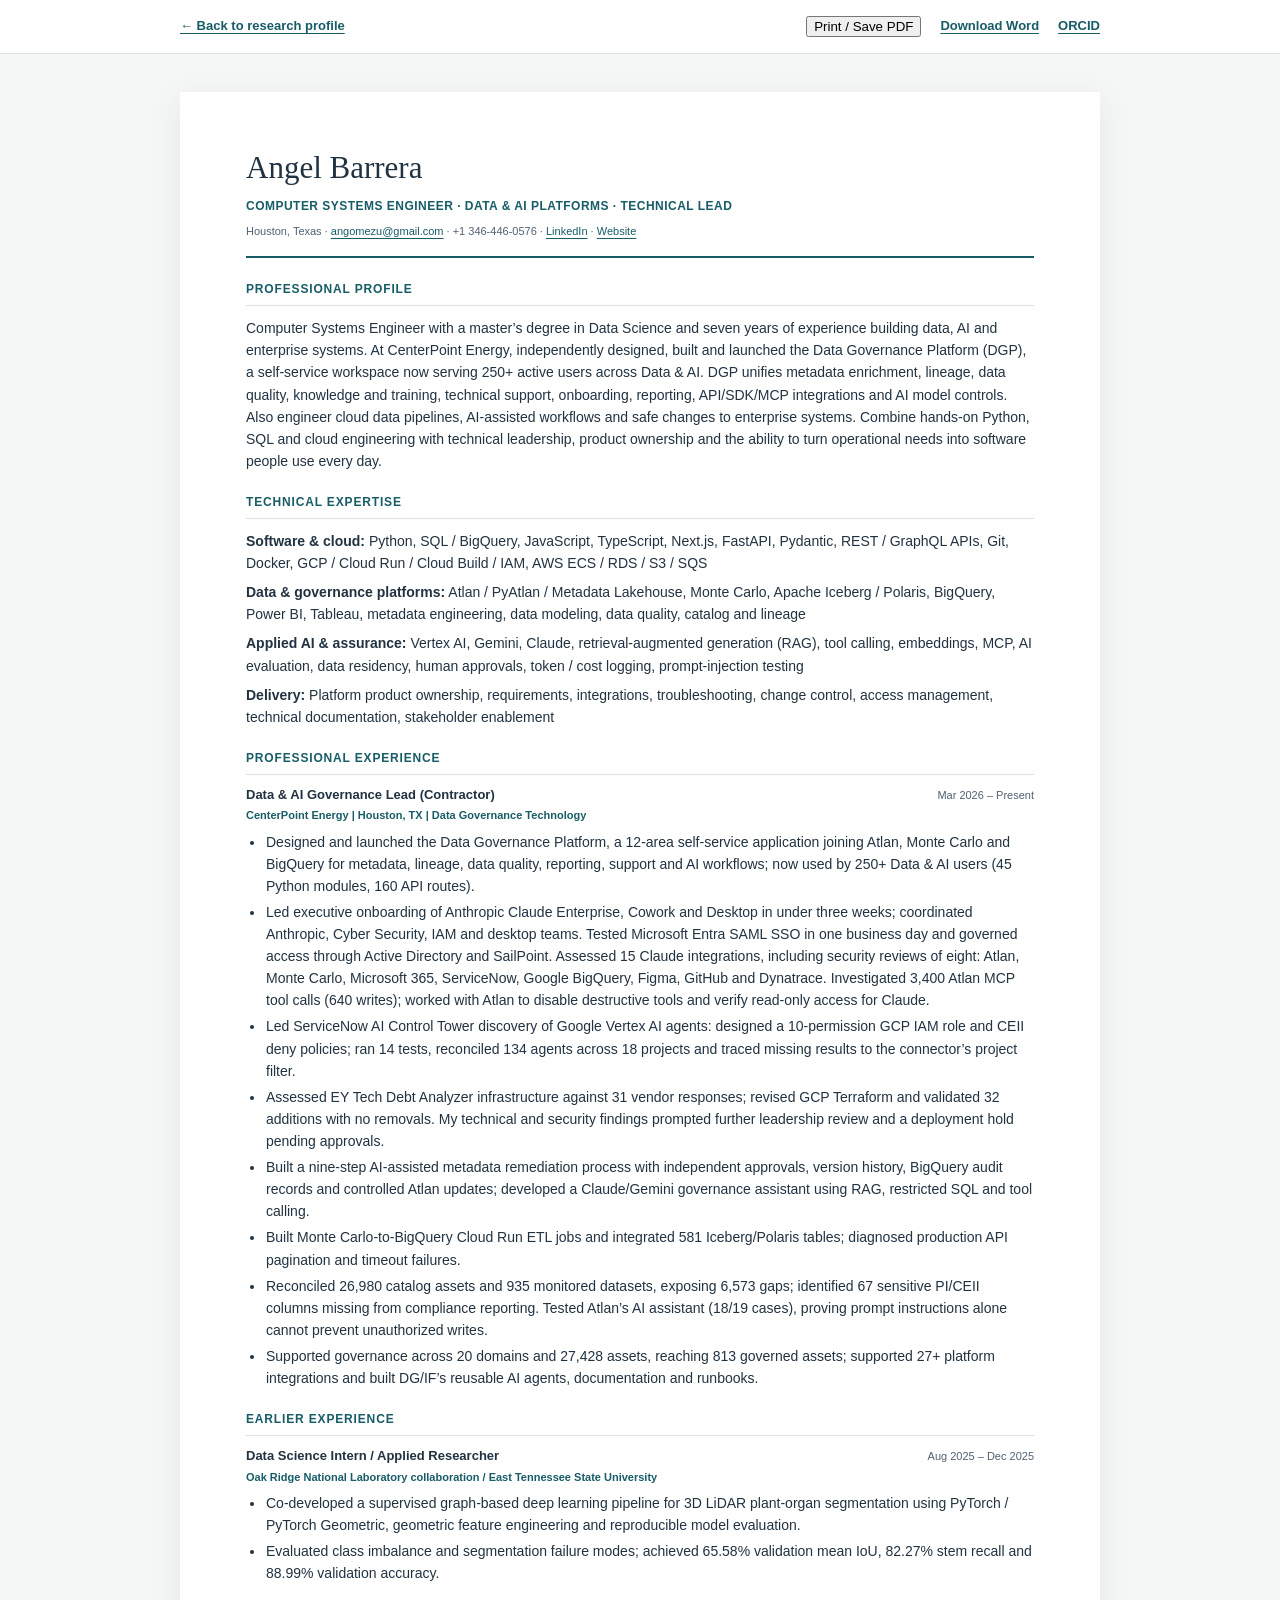
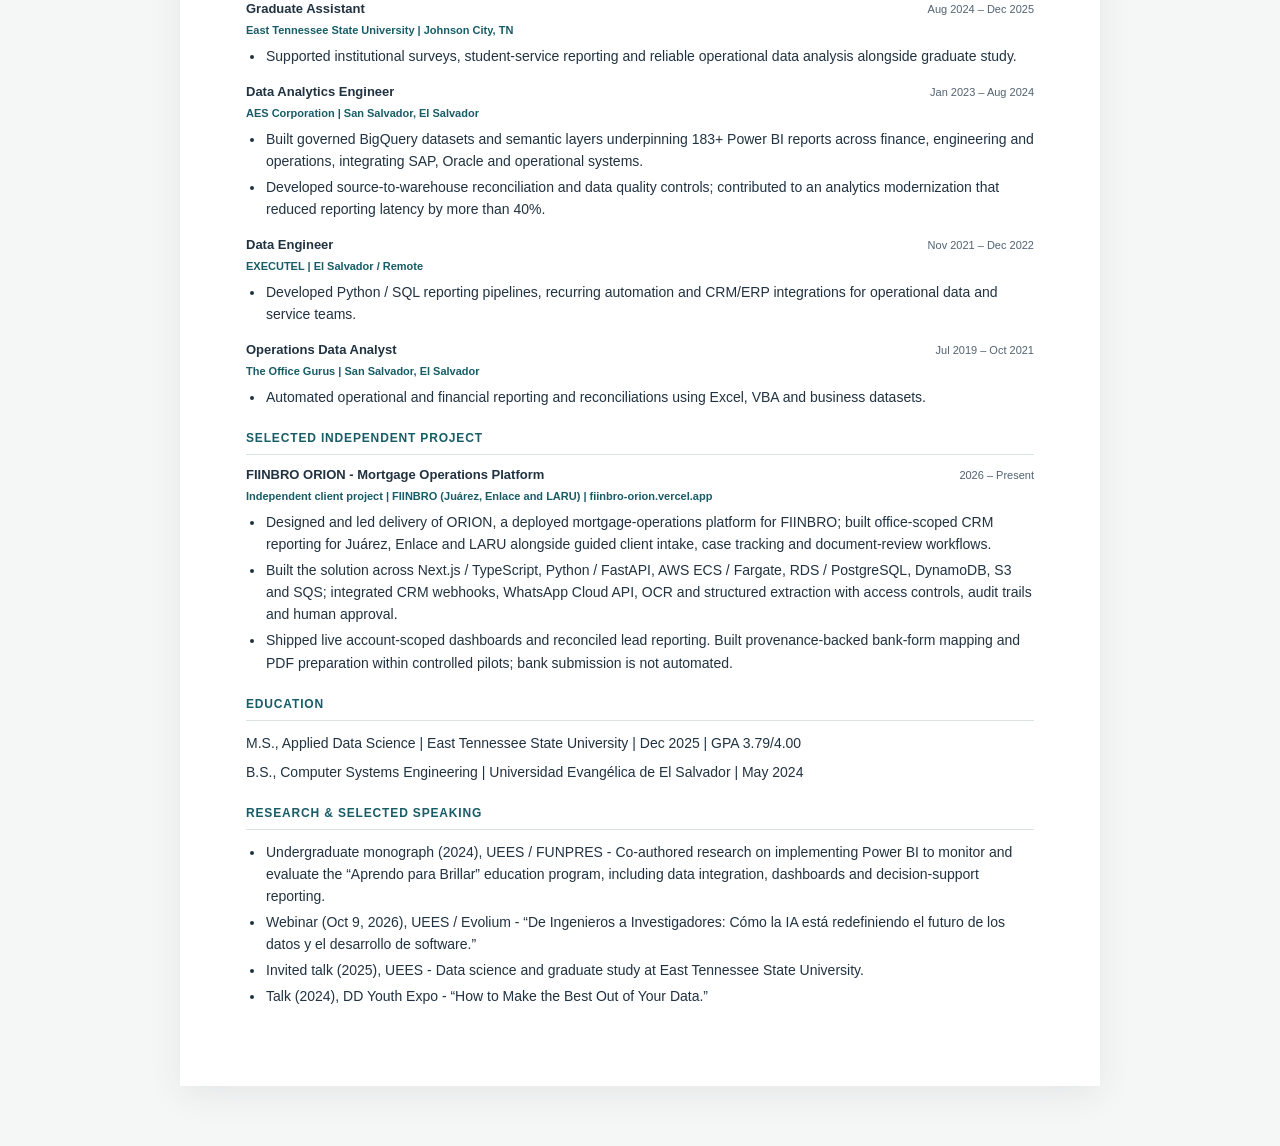
==== resume.html @ a74357a3 "Refresh research profile, selected work, talks and current résumé" ====
<!doctype html>
<html lang="en"><head><meta charset="utf-8"><meta name="viewport" content="width=device-width,initial-scale=1"><meta name="description" content="Current résumé of Angel A. Barrera Gómez: software, data and AI systems engineering, research and talks."><link rel="canonical" href="https://angomezu.github.io/resume.html"><title>Résumé | Angel A. Barrera Gómez</title><style>
:root { --ink:#213241; --accent:#175c66; --muted:#516271; --line:#dce2e4; }
* { box-sizing:border-box; }
body { font: 14px/1.58 -apple-system,BlinkMacSystemFont,'Segoe UI',Arial,sans-serif; color:var(--ink); margin:0; background:#f5f7f6; }
a { color:var(--accent); text-underline-offset:3px; }
.resume-bar { display:flex; justify-content:space-between; align-items:center; padding:16px max(24px,calc((100vw - 920px)/2)); gap:24px; background:white; border-bottom:1px solid var(--line); font-size:13px; }
.resume-bar a { font-weight:600; }
.resume-actions { display:flex; gap:19px; flex-wrap:wrap; }
.resume-paper { max-width:920px; margin:38px auto 60px; padding:52px 66px 65px; background:#fff; box-shadow:0 9px 32px #24374414; }
.resume-header { border-bottom:2px solid var(--accent); padding-bottom:16px; margin-bottom:22px; }
.resume-header h1 { font-family:Georgia,serif; font-size:31px; font-weight:normal; margin:0 0 4px; }
.resume-headline { font-size:12px; letter-spacing:.04em; font-weight:650; color:var(--accent); margin:0 0 7px; }
.resume-contact { color:var(--muted); font-size:11px; margin:0; }
.resume-section { margin:21px 0 0; }
.resume-section h2 { color:var(--accent); font-size:12px; font-weight:800; letter-spacing:.07em; text-transform:uppercase; border-bottom:1px solid var(--line); padding:0 0 6px; margin:0 0 11px; }
.resume-section >p { margin:7px 0; }
.resume-section h3 { font-size:13px; margin:0; line-height:1.4; font-weight:750; }
.resume-position { display:flex; justify-content:space-between; align-items:baseline; gap:15px; margin:16px 0 0; break-after:avoid; }
.resume-position:first-of-type { margin-top:8px; }
.resume-period { white-space:nowrap; font-size:11px; color:var(--muted); }
.resume-organization { font-size:11px; color:var(--accent); font-weight:600; margin:3px 0 4px!important; break-after:avoid; }
.resume-section ul { padding-left:19px; margin:6px 0 13px; }
.resume-section li { padding-left:1px; margin:4px 0; break-inside:avoid; }
.resume-skill strong { font-weight:750; }
.resume-education { margin:7px 0!important; }
@page { size:letter; margin:0.57in 0.64in; }
@media print {
 body { background:#fff; font-size:11.4px; line-height:1.44; }
 .resume-bar { display:none; }
 .resume-paper { max-width:none; margin:0; padding:0; box-shadow:none; }
 .resume-header { padding-bottom:10px; margin-bottom:10px; }
 .resume-header h1 { font-size:23px; }
 .resume-headline { font-size:9px; }
 .resume-contact { font-size:8px; }
 .resume-section { margin-top:10px; }
 .resume-section h2 { font-size:10px; padding-bottom:4px; margin-bottom:6px; }
 .resume-section >p { margin:4px 0; }
 .resume-section h3 { font-size:10.5px; }
 .resume-position { margin-top:9px; }
 .resume-period,.resume-organization { font-size:9px; }
 .resume-section ul { margin:3px 0 7px; padding-left:14px; break-inside:avoid; }
 .resume-section li { margin:3px 0; }
 a { color:var(--accent); text-decoration:none; }
}
@media(max-width:700px) { .resume-bar { flex-wrap:wrap; } .resume-paper { margin:0; padding:28px 21px 50px; box-shadow:none; } .resume-position { align-items:start; flex-direction:column; gap:2px; } .resume-contact { line-height:1.9; } }
</style></head>
<body><nav class="resume-bar" aria-label="Résumé navigation"><a href="index.html">← Back to research profile</a><div class="resume-actions"><button type="button" onclick="window.print()">Print / Save PDF</button><a href="assets/docs/Angel_Barrera_Resume_2026.docx">Download Word</a><a href="https://orcid.org/0009-0007-4087-6743">ORCID</a></div></nav>
<main class="resume-paper" id="main"><header class="resume-header"><h1>Angel Barrera</h1><p class="resume-headline">COMPUTER SYSTEMS ENGINEER · DATA &amp; AI PLATFORMS · TECHNICAL LEAD</p><p class="resume-contact">Houston, Texas <span aria-hidden="true">·</span> <a href="mailto:angomezu@gmail.com">angomezu@gmail.com</a> <span aria-hidden="true">·</span> +1 346-446-0576 <span aria-hidden="true">·</span> <a href="https://www.linkedin.com/in/angomezu/">LinkedIn</a> <span aria-hidden="true">·</span> <a href="https://angomezu.github.io/">Website</a></p></header><section class="resume-section"><h2>Professional Profile</h2>
<p>Computer Systems Engineer with a master’s degree in Data Science and seven years of experience building data, AI and enterprise systems. At CenterPoint Energy, independently designed, built and launched the Data Governance Platform (DGP), a self-service workspace now serving 250+ active users across Data &amp; AI. DGP unifies metadata enrichment, lineage, data quality, knowledge and training, technical support, onboarding, reporting, API/SDK/MCP integrations and AI model controls. Also engineer cloud data pipelines, AI-assisted workflows and safe changes to enterprise systems. Combine hands-on Python, SQL and cloud engineering with technical leadership, product ownership and the ability to turn operational needs into software people use every day.</p>
</section><section class="resume-section"><h2>Technical Expertise</h2>
<p class="resume-skill"><strong>Software &amp; cloud:</strong> Python, SQL / BigQuery, JavaScript, TypeScript, Next.js, FastAPI, Pydantic, REST / GraphQL APIs, Git, Docker, GCP / Cloud Run / Cloud Build / IAM, AWS ECS / RDS / S3 / SQS</p>
<p class="resume-skill"><strong>Data &amp; governance platforms:</strong> Atlan / PyAtlan / Metadata Lakehouse, Monte Carlo, Apache Iceberg / Polaris, BigQuery, Power BI, Tableau, metadata engineering, data modeling, data quality, catalog and lineage</p>
<p class="resume-skill"><strong>Applied AI &amp; assurance:</strong> Vertex AI, Gemini, Claude, retrieval-augmented generation (RAG), tool calling, embeddings, MCP, AI evaluation, data residency, human approvals, token / cost logging, prompt-injection testing</p>
<p class="resume-skill"><strong>Delivery:</strong> Platform product ownership, requirements, integrations, troubleshooting, change control, access management, technical documentation, stakeholder enablement</p>
</section><section class="resume-section"><h2>Professional Experience</h2>
<div class="resume-position"><h3>Data &amp; AI Governance Lead (Contractor)</h3><span class="resume-period">Mar 2026 – Present</span></div>
<p class="resume-organization">CenterPoint Energy  |  Houston, TX  |  Data Governance Technology</p>
<ul>
<li>Designed and launched the Data Governance Platform, a 12-area self-service application joining Atlan, Monte Carlo and BigQuery for metadata, lineage, data quality, reporting, support and AI workflows; now used by 250+ Data &amp; AI users (45 Python modules, 160 API routes).</li>
<li>Led executive onboarding of Anthropic Claude Enterprise, Cowork and Desktop in under three weeks; coordinated Anthropic, Cyber Security, IAM and desktop teams. Tested Microsoft Entra SAML SSO in one business day and governed access through Active Directory and SailPoint. Assessed 15 Claude integrations, including security reviews of eight: Atlan, Monte Carlo, Microsoft 365, ServiceNow, Google BigQuery, Figma, GitHub and Dynatrace. Investigated 3,400 Atlan MCP tool calls (640 writes); worked with Atlan to disable destructive tools and verify read-only access for Claude.</li>
<li>Led ServiceNow AI Control Tower discovery of Google Vertex AI agents: designed a 10-permission GCP IAM role and CEII deny policies; ran 14 tests, reconciled 134 agents across 18 projects and traced missing results to the connector’s project filter.</li>
<li>Assessed EY Tech Debt Analyzer infrastructure against 31 vendor responses; revised GCP Terraform and validated 32 additions with no removals. My technical and security findings prompted further leadership review and a deployment hold pending approvals.</li>
<li>Built a nine-step AI-assisted metadata remediation process with independent approvals, version history, BigQuery audit records and controlled Atlan updates; developed a Claude/Gemini governance assistant using RAG, restricted SQL and tool calling.</li>
<li>Built Monte Carlo-to-BigQuery Cloud Run ETL jobs and integrated 581 Iceberg/Polaris tables; diagnosed production API pagination and timeout failures.</li>
<li>Reconciled 26,980 catalog assets and 935 monitored datasets, exposing 6,573 gaps; identified 67 sensitive PI/CEII columns missing from compliance reporting. Tested Atlan’s AI assistant (18/19 cases), proving prompt instructions alone cannot prevent unauthorized writes.</li>
<li>Supported governance across 20 domains and 27,428 assets, reaching 813 governed assets; supported 27+ platform integrations and built DG/IF’s reusable AI agents, documentation and runbooks.</li>
</ul>
</section><section class="resume-section"><h2>Earlier Experience</h2>
<div class="resume-position"><h3>Data Science Intern / Applied Researcher</h3><span class="resume-period">Aug 2025 – Dec 2025</span></div>
<p class="resume-organization">Oak Ridge National Laboratory collaboration / East Tennessee State University</p>
<ul>
<li>Co-developed a supervised graph-based deep learning pipeline for 3D LiDAR plant-organ segmentation using PyTorch / PyTorch Geometric, geometric feature engineering and reproducible model evaluation.</li>
<li>Evaluated class imbalance and segmentation failure modes; achieved 65.58% validation mean IoU, 82.27% stem recall and 88.99% validation accuracy.</li>
</ul>
<div class="resume-position"><h3>Graduate Assistant</h3><span class="resume-period">Aug 2024 – Dec 2025</span></div>
<p class="resume-organization">East Tennessee State University  |  Johnson City, TN</p>
<ul>
<li>Supported institutional surveys, student-service reporting and reliable operational data analysis alongside graduate study.</li>
</ul>
<div class="resume-position"><h3>Data Analytics Engineer</h3><span class="resume-period">Jan 2023 – Aug 2024</span></div>
<p class="resume-organization">AES Corporation  |  San Salvador, El Salvador</p>
<ul>
<li>Built governed BigQuery datasets and semantic layers underpinning 183+ Power BI reports across finance, engineering and operations, integrating SAP, Oracle and operational systems.</li>
<li>Developed source-to-warehouse reconciliation and data quality controls; contributed to an analytics modernization that reduced reporting latency by more than 40%.</li>
</ul>
<div class="resume-position"><h3>Data Engineer</h3><span class="resume-period">Nov 2021 – Dec 2022</span></div>
<p class="resume-organization">EXECUTEL  |  El Salvador / Remote</p>
<ul>
<li>Developed Python / SQL reporting pipelines, recurring automation and CRM/ERP integrations for operational data and service teams.</li>
</ul>
<div class="resume-position"><h3>Operations Data Analyst</h3><span class="resume-period">Jul 2019 – Oct 2021</span></div>
<p class="resume-organization">The Office Gurus  |  San Salvador, El Salvador</p>
<ul>
<li>Automated operational and financial reporting and reconciliations using Excel, VBA and business datasets.</li>
</ul>
</section><section class="resume-section"><h2>Selected Independent Project</h2>
<div class="resume-position"><h3>FIINBRO ORION - Mortgage Operations Platform</h3><span class="resume-period">2026 – Present</span></div>
<p class="resume-organization">Independent client project  |  FIINBRO (Juárez, Enlace and LARU)  |  fiinbro-orion.vercel.app</p>
<ul>
<li>Designed and led delivery of ORION, a deployed mortgage-operations platform for FIINBRO; built office-scoped CRM reporting for Juárez, Enlace and LARU alongside guided client intake, case tracking and document-review workflows.</li>
<li>Built the solution across Next.js / TypeScript, Python / FastAPI, AWS ECS / Fargate, RDS / PostgreSQL, DynamoDB, S3 and SQS; integrated CRM webhooks, WhatsApp Cloud API, OCR and structured extraction with access controls, audit trails and human approval.</li>
<li>Shipped live account-scoped dashboards and reconciled lead reporting. Built provenance-backed bank-form mapping and PDF preparation within controlled pilots; bank submission is not automated.</li>
</ul>
</section><section class="resume-section"><h2>Education</h2>
<p class="resume-education">M.S., Applied Data Science  |  East Tennessee State University  |  Dec 2025  |  GPA 3.79/4.00</p>
<p class="resume-education">B.S., Computer Systems Engineering  |  Universidad Evangélica de El Salvador  |  May 2024</p>
</section><section class="resume-section"><h2>Research &amp; Selected Speaking</h2>
<ul>
<li>Undergraduate monograph (2024), UEES / FUNPRES - Co-authored research on implementing Power BI to monitor and evaluate the “Aprendo para Brillar” education program, including data integration, dashboards and decision-support reporting.</li>
<li>Webinar (Oct 9, 2026), UEES / Evolium - “De Ingenieros a Investigadores: Cómo la IA está redefiniendo el futuro de los datos y el desarrollo de software.”</li>
<li>Invited talk (2025), UEES - Data science and graduate study at East Tennessee State University.</li>
<li>Talk (2024), DD Youth Expo - “How to Make the Best Out of Your Data.”</li>
</ul></section></main>
</body></html>
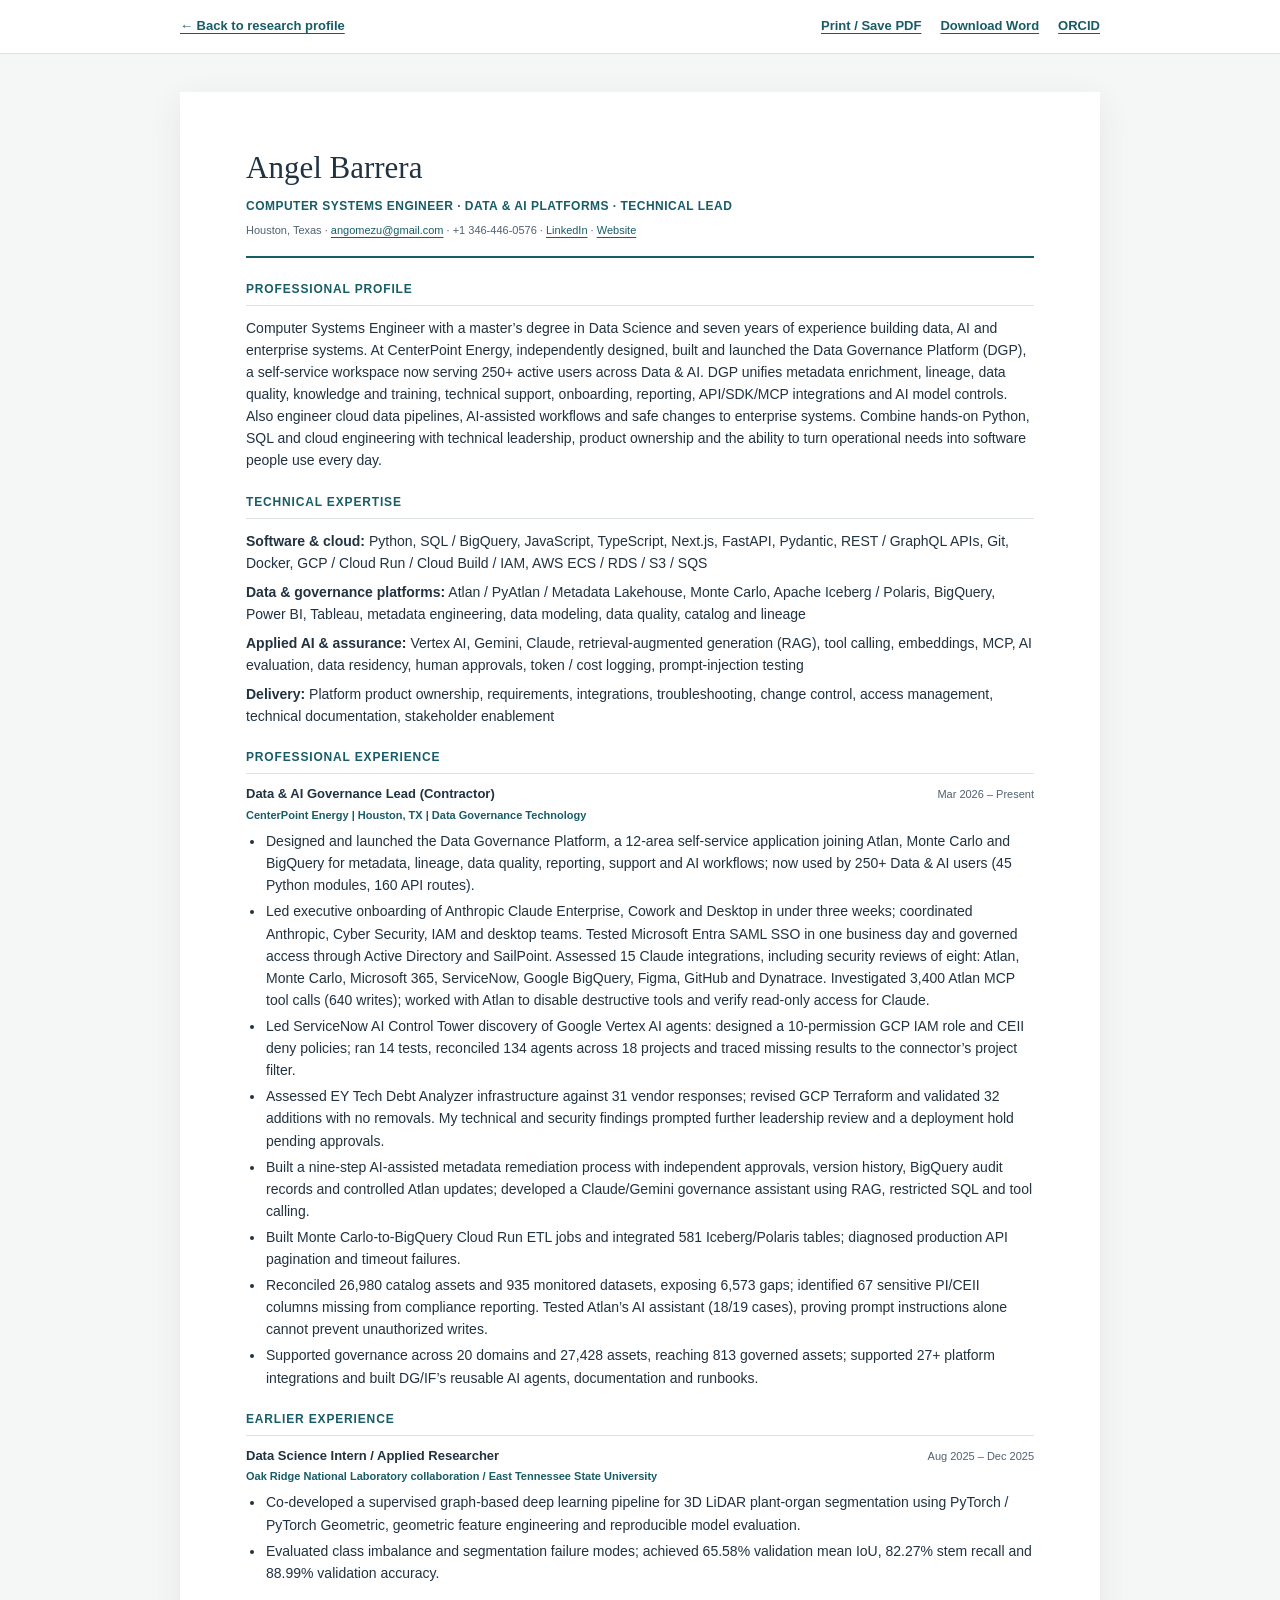
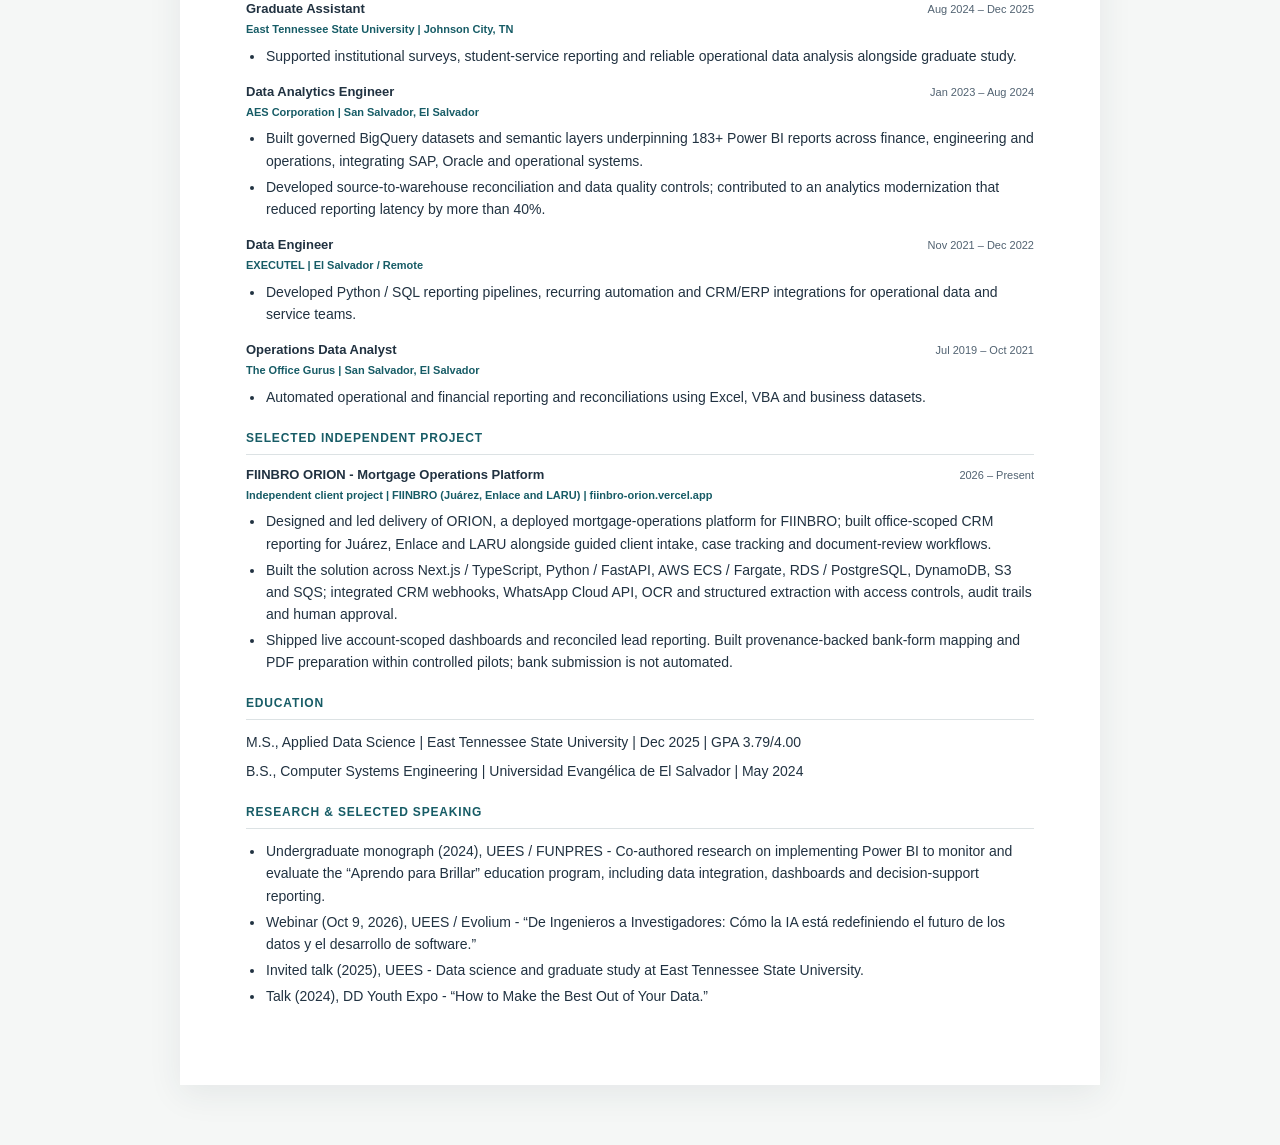
==== commit e8705d8f: "Align printable résumé action with navigation styling" ====
--- a/resume.html
+++ b/resume.html
@@ -45,7 +45,7 @@
 }
 @media(max-width:700px) { .resume-bar { flex-wrap:wrap; } .resume-paper { margin:0; padding:28px 21px 50px; box-shadow:none; } .resume-position { align-items:start; flex-direction:column; gap:2px; } .resume-contact { line-height:1.9; } }
 </style></head>
-<body><nav class="resume-bar" aria-label="Résumé navigation"><a href="index.html">← Back to research profile</a><div class="resume-actions"><button type="button" onclick="window.print()">Print / Save PDF</button><a href="assets/docs/Angel_Barrera_Resume_2026.docx">Download Word</a><a href="https://orcid.org/0009-0007-4087-6743">ORCID</a></div></nav>
+<body><nav class="resume-bar" aria-label="Résumé navigation"><a href="index.html">← Back to research profile</a><div class="resume-actions"><a href="resume.html" onclick="window.print();return false">Print / Save PDF</a><a href="assets/docs/Angel_Barrera_Resume_2026.docx">Download Word</a><a href="https://orcid.org/0009-0007-4087-6743">ORCID</a></div></nav>
 <main class="resume-paper" id="main"><header class="resume-header"><h1>Angel Barrera</h1><p class="resume-headline">COMPUTER SYSTEMS ENGINEER · DATA &amp; AI PLATFORMS · TECHNICAL LEAD</p><p class="resume-contact">Houston, Texas <span aria-hidden="true">·</span> <a href="mailto:angomezu@gmail.com">angomezu@gmail.com</a> <span aria-hidden="true">·</span> +1 346-446-0576 <span aria-hidden="true">·</span> <a href="https://www.linkedin.com/in/angomezu/">LinkedIn</a> <span aria-hidden="true">·</span> <a href="https://angomezu.github.io/">Website</a></p></header><section class="resume-section"><h2>Professional Profile</h2>
 <p>Computer Systems Engineer with a master’s degree in Data Science and seven years of experience building data, AI and enterprise systems. At CenterPoint Energy, independently designed, built and launched the Data Governance Platform (DGP), a self-service workspace now serving 250+ active users across Data &amp; AI. DGP unifies metadata enrichment, lineage, data quality, knowledge and training, technical support, onboarding, reporting, API/SDK/MCP integrations and AI model controls. Also engineer cloud data pipelines, AI-assisted workflows and safe changes to enterprise systems. Combine hands-on Python, SQL and cloud engineering with technical leadership, product ownership and the ability to turn operational needs into software people use every day.</p>
 </section><section class="resume-section"><h2>Technical Expertise</h2>
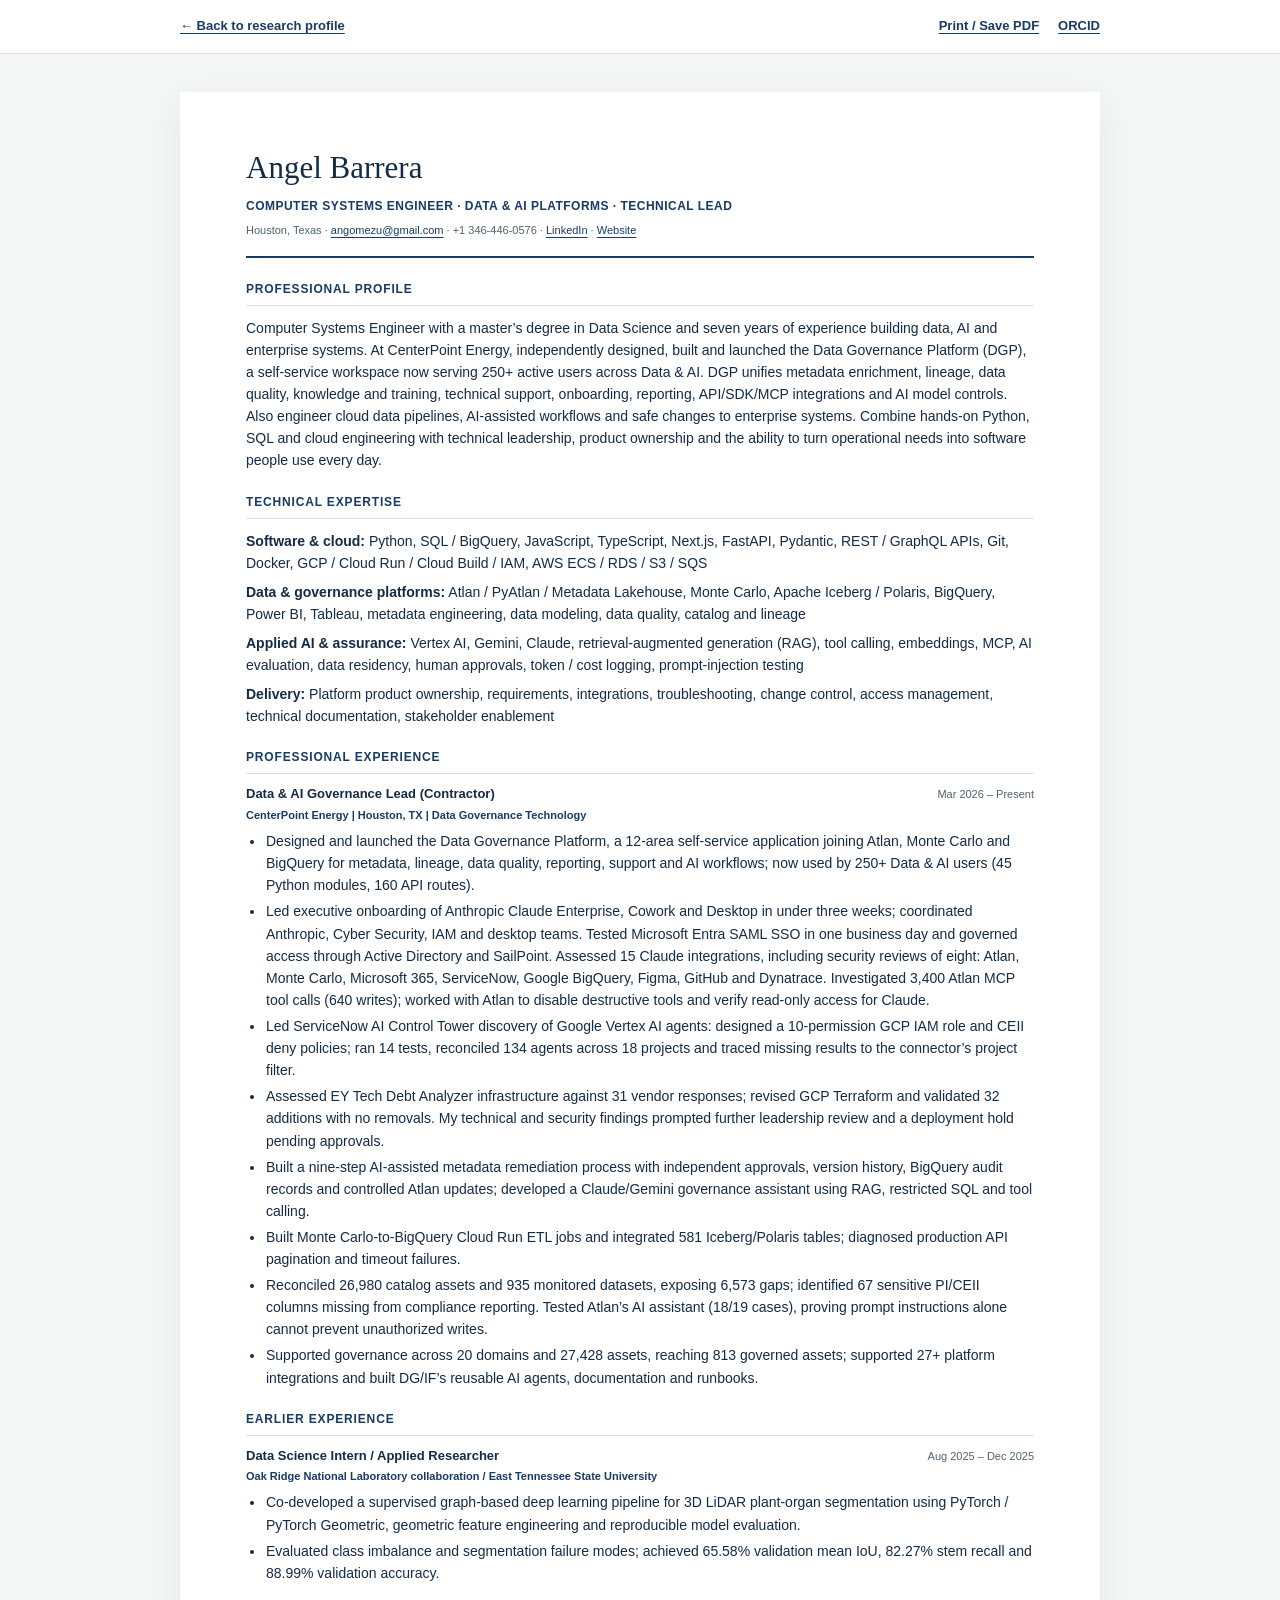
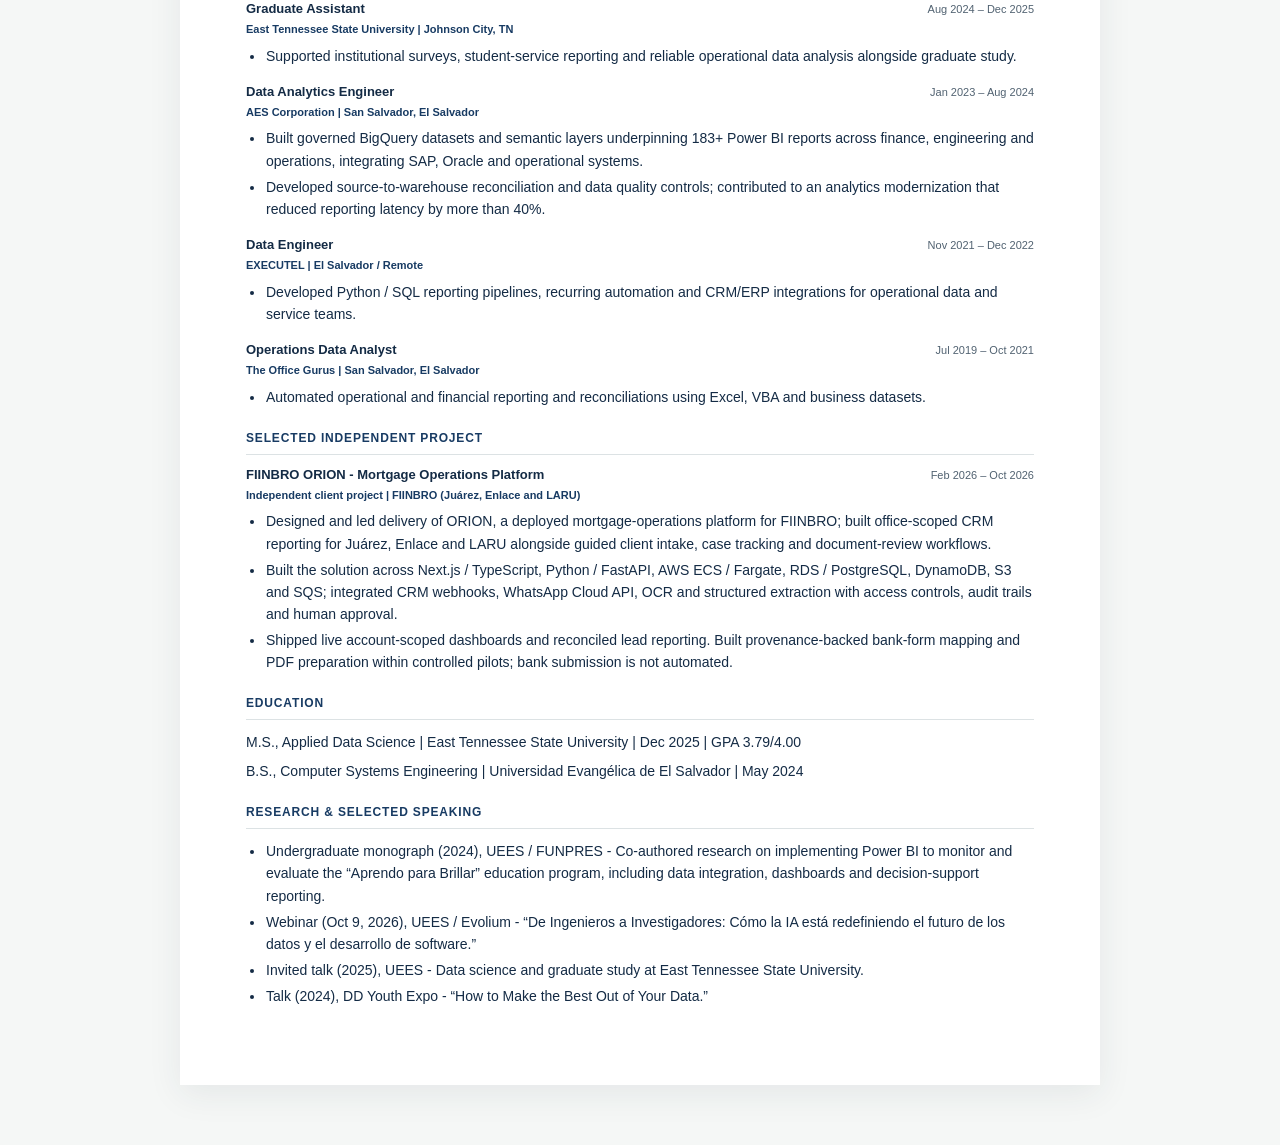
==== commit 84d318d2: "Present systems engineering and talks; update circular portrait and ORION dates" ====
--- a/resume.html
+++ b/resume.html
@@ -1,6 +1,6 @@
 <!doctype html>
 <html lang="en"><head><meta charset="utf-8"><meta name="viewport" content="width=device-width,initial-scale=1"><meta name="description" content="Current résumé of Angel A. Barrera Gómez: software, data and AI systems engineering, research and talks."><link rel="canonical" href="https://angomezu.github.io/resume.html"><title>Résumé | Angel A. Barrera Gómez</title><style>
-:root { --ink:#213241; --accent:#175c66; --muted:#516271; --line:#dce2e4; }
+:root { --ink:#142B45; --accent:#183B63; --muted:#516271; --line:#dce2e4; }
 * { box-sizing:border-box; }
 body { font: 14px/1.58 -apple-system,BlinkMacSystemFont,'Segoe UI',Arial,sans-serif; color:var(--ink); margin:0; background:#f5f7f6; }
 a { color:var(--accent); text-underline-offset:3px; }
@@ -45,7 +45,7 @@
 }
 @media(max-width:700px) { .resume-bar { flex-wrap:wrap; } .resume-paper { margin:0; padding:28px 21px 50px; box-shadow:none; } .resume-position { align-items:start; flex-direction:column; gap:2px; } .resume-contact { line-height:1.9; } }
 </style></head>
-<body><nav class="resume-bar" aria-label="Résumé navigation"><a href="index.html">← Back to research profile</a><div class="resume-actions"><a href="resume.html" onclick="window.print();return false">Print / Save PDF</a><a href="assets/docs/Angel_Barrera_Resume_2026.docx">Download Word</a><a href="https://orcid.org/0009-0007-4087-6743">ORCID</a></div></nav>
+<body><nav class="resume-bar" aria-label="Résumé navigation"><a href="index.html">← Back to research profile</a><div class="resume-actions"><a href="resume.html" onclick="window.print();return false">Print / Save PDF</a><a href="https://orcid.org/0009-0007-4087-6743">ORCID</a></div></nav>
 <main class="resume-paper" id="main"><header class="resume-header"><h1>Angel Barrera</h1><p class="resume-headline">COMPUTER SYSTEMS ENGINEER · DATA &amp; AI PLATFORMS · TECHNICAL LEAD</p><p class="resume-contact">Houston, Texas <span aria-hidden="true">·</span> <a href="mailto:angomezu@gmail.com">angomezu@gmail.com</a> <span aria-hidden="true">·</span> +1 346-446-0576 <span aria-hidden="true">·</span> <a href="https://www.linkedin.com/in/angomezu/">LinkedIn</a> <span aria-hidden="true">·</span> <a href="https://angomezu.github.io/">Website</a></p></header><section class="resume-section"><h2>Professional Profile</h2>
 <p>Computer Systems Engineer with a master’s degree in Data Science and seven years of experience building data, AI and enterprise systems. At CenterPoint Energy, independently designed, built and launched the Data Governance Platform (DGP), a self-service workspace now serving 250+ active users across Data &amp; AI. DGP unifies metadata enrichment, lineage, data quality, knowledge and training, technical support, onboarding, reporting, API/SDK/MCP integrations and AI model controls. Also engineer cloud data pipelines, AI-assisted workflows and safe changes to enterprise systems. Combine hands-on Python, SQL and cloud engineering with technical leadership, product ownership and the ability to turn operational needs into software people use every day.</p>
 </section><section class="resume-section"><h2>Technical Expertise</h2>
@@ -95,8 +95,8 @@
 <li>Automated operational and financial reporting and reconciliations using Excel, VBA and business datasets.</li>
 </ul>
 </section><section class="resume-section"><h2>Selected Independent Project</h2>
-<div class="resume-position"><h3>FIINBRO ORION - Mortgage Operations Platform</h3><span class="resume-period">2026 – Present</span></div>
-<p class="resume-organization">Independent client project  |  FIINBRO (Juárez, Enlace and LARU)  |  fiinbro-orion.vercel.app</p>
+<div class="resume-position"><h3>FIINBRO ORION - Mortgage Operations Platform</h3><span class="resume-period">Feb 2026 – Oct 2026</span></div>
+<p class="resume-organization">Independent client project  |  FIINBRO (Juárez, Enlace and LARU)</p>
 <ul>
 <li>Designed and led delivery of ORION, a deployed mortgage-operations platform for FIINBRO; built office-scoped CRM reporting for Juárez, Enlace and LARU alongside guided client intake, case tracking and document-review workflows.</li>
 <li>Built the solution across Next.js / TypeScript, Python / FastAPI, AWS ECS / Fargate, RDS / PostgreSQL, DynamoDB, S3 and SQS; integrated CRM webhooks, WhatsApp Cloud API, OCR and structured extraction with access controls, audit trails and human approval.</li>
